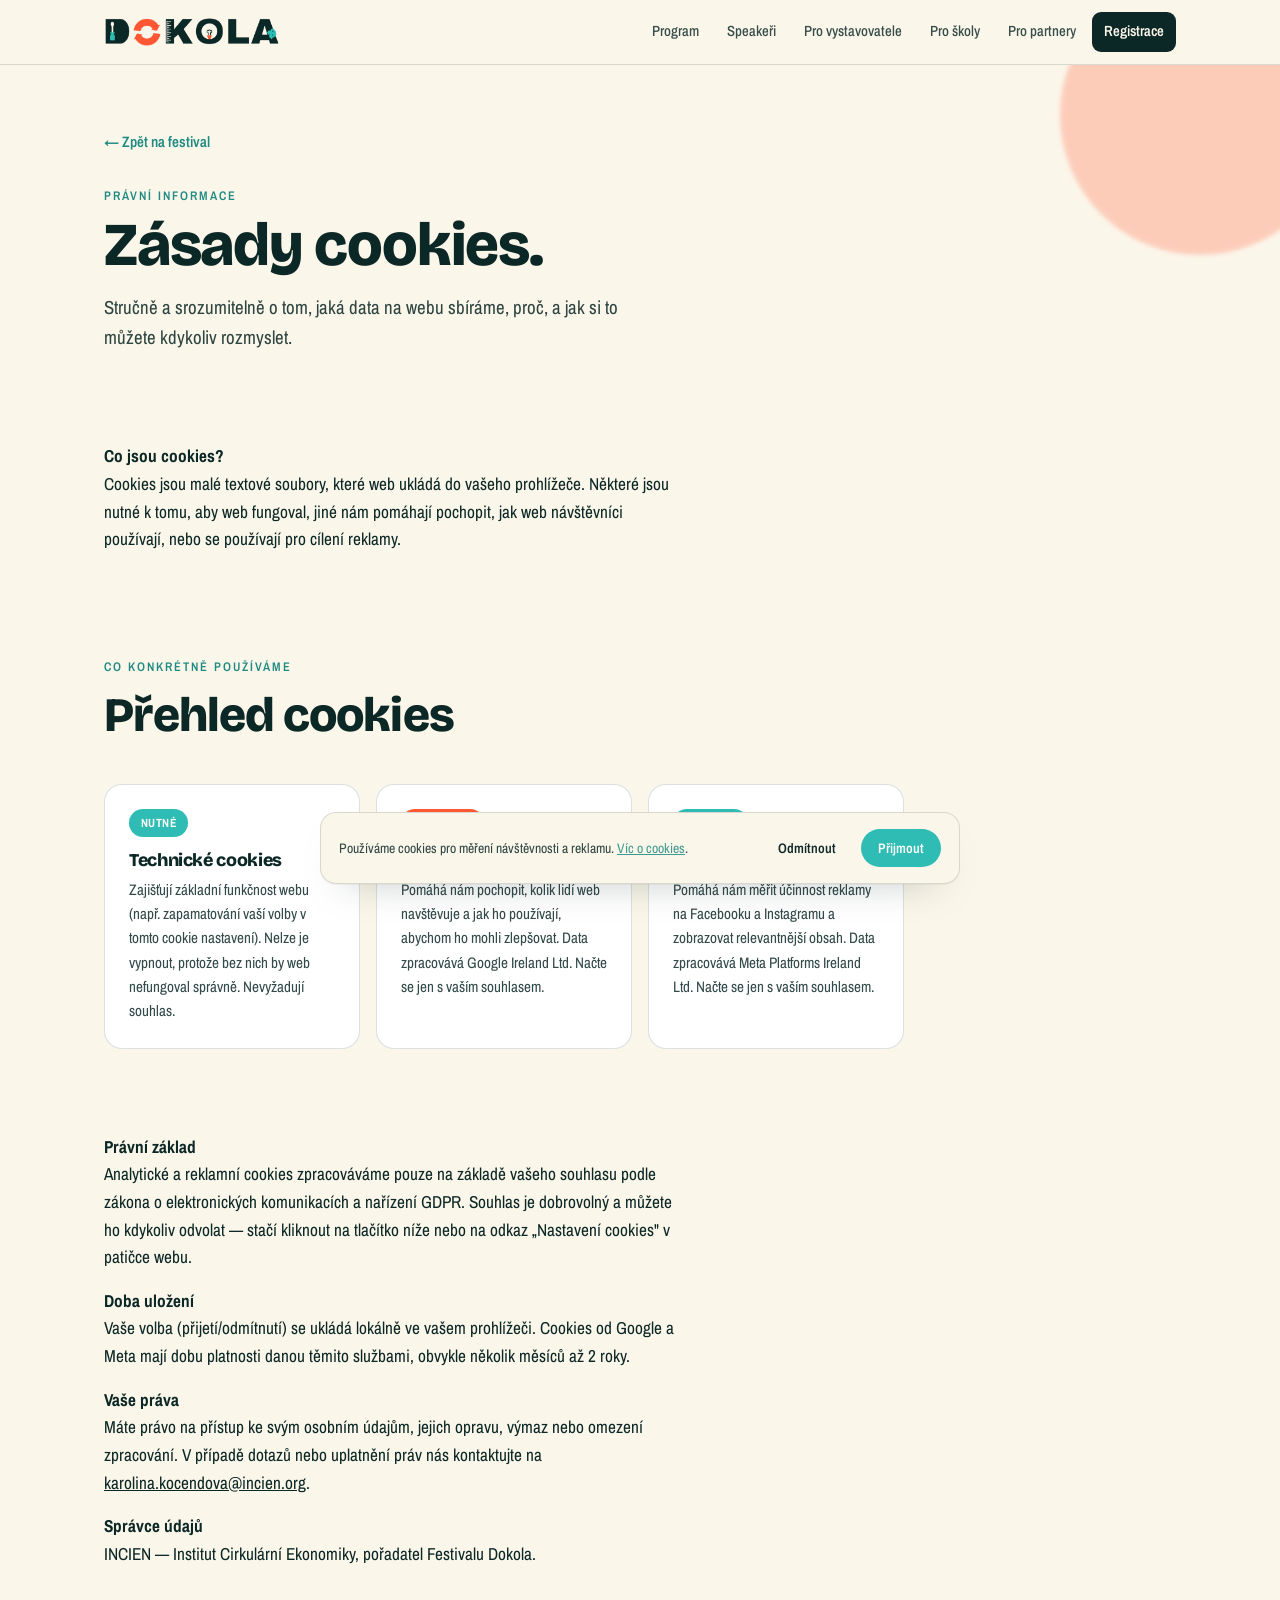
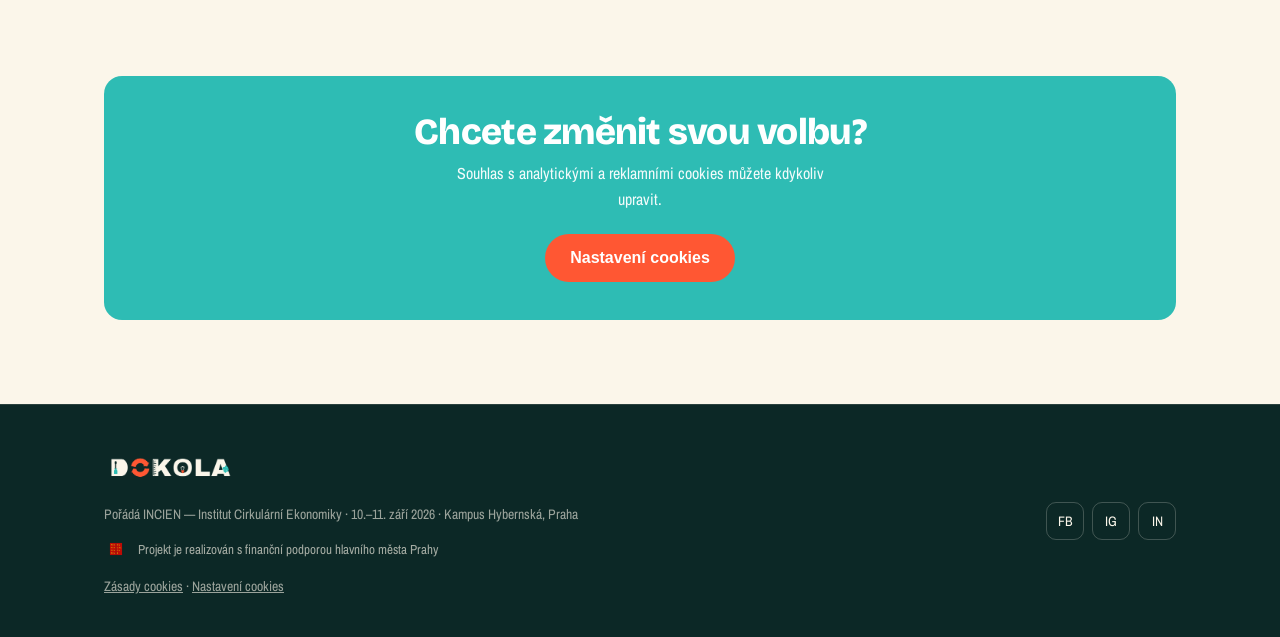
==== cookies.html @ ac168a07 "Add consent-gated analytics, cookies page, favicon and social preview Google Analytics and Meta Pixe" ====
<!DOCTYPE html>
<html lang="cs">
<head>
<meta charset="UTF-8">
<meta name="viewport" content="width=device-width, initial-scale=1.0">
<title>Zásady cookies — Festival Dokola 2026</title>
<meta name="description" content="Jaké cookies Festival Dokola 2026 používá, proč, a jak si nastavit vlastní preference.">
<meta name="robots" content="noindex">
<link rel="icon" type="image/png" href="img/brand/favicon.png">
<link rel="icon" type="image/png" sizes="512x512" href="img/brand/favicon-512.png">
<link rel="apple-touch-icon" href="img/brand/apple-touch-icon.png">
<link rel="preconnect" href="https://fonts.googleapis.com">
<link rel="preconnect" href="https://fonts.gstatic.com" crossorigin>
<link href="https://fonts.googleapis.com/css2?family=Bricolage+Grotesque:opsz,wght@12..96,400;12..96,600;12..96,800&family=Archivo+Narrow:wght@400;500;600;700&display=swap" rel="stylesheet">
<link rel="stylesheet" href="shared.css">
</head>
<body>

<header class="nav">
  <div class="wrap nav-inner">
    <a href="index.html" class="brand"><img src="img/brand/dokola-logo-nav.png" alt="Festival Dokola"></a>
    <button class="burger" aria-label="Menu" id="burger"><span></span><span></span><span></span></button>
    <nav class="nav-links" id="navlinks">
      <a href="index.html#program">Program</a>
      <a href="index.html#speakeri">Speakeři</a>
      <a href="pro-vystavovatele.html">Pro vystavovatele</a>
      <a href="pro-skoly.html">Pro školy</a>
      <a href="pro-partnery.html">Pro partnery</a>
      <a href="index.html#vstupenky" class="cta">Registrace</a>
    </nav>
  </div>
</header>

<section class="sub-hero">
  <div class="wrap">
    <span class="blob o"></span>
    <a href="index.html" class="back">← Zpět na festival</a>
    <span class="eyebrow" style="display:block;margin:14px 0 0">Právní informace</span>
    <h1>Zásady cookies.</h1>
    <p class="lead">Stručně a srozumitelně o tom, jaká data na webu sbíráme, proč, a jak si to můžete kdykoliv rozmyslet.</p>
  </div>
</section>

<section style="padding-top:40px">
  <div class="wrap">
    <div class="prose-block reveal" style="max-width:72ch">
      <p><b>Co jsou cookies?</b><br>Cookies jsou malé textové soubory, které web ukládá do vašeho prohlížeče. Některé jsou nutné k tomu, aby web fungoval, jiné nám pomáhají pochopit, jak web návštěvníci používají, nebo se používají pro cílení reklamy.</p>
    </div>
  </div>
</section>

<section style="padding-top:0">
  <div class="wrap">
    <div class="sec-head reveal">
      <span class="eyebrow">Co konkrétně používáme</span>
      <h2>Přehled cookies</h2>
    </div>
    <div class="steps">
      <div class="step reveal">
        <span class="pill">Nutné</span>
        <h3>Technické cookies</h3>
        <p>Zajišťují základní funkčnost webu (např. zapamatování vaší volby v tomto cookie nastavení). Nelze je vypnout, protože bez nich by web nefungoval správně. Nevyžadují souhlas.</p>
      </div>
      <div class="step alt reveal">
        <span class="pill">Analytika</span>
        <h3>Google Analytics</h3>
        <p>Pomáhá nám pochopit, kolik lidí web navštěvuje a jak ho používají, abychom ho mohli zlepšovat. Data zpracovává Google Ireland Ltd. Načte se jen s vaším souhlasem.</p>
      </div>
      <div class="step reveal">
        <span class="pill">Reklama</span>
        <h3>Meta Pixel</h3>
        <p>Pomáhá nám měřit účinnost reklamy na Facebooku a Instagramu a zobrazovat relevantnější obsah. Data zpracovává Meta Platforms Ireland Ltd. Načte se jen s vaším souhlasem.</p>
      </div>
    </div>
  </div>
</section>

<section style="padding-top:0">
  <div class="wrap">
    <div class="prose-block reveal" style="max-width:72ch">
      <p><b>Právní základ</b><br>Analytické a reklamní cookies zpracováváme pouze na základě vašeho souhlasu podle zákona o elektronických komunikacích a nařízení GDPR. Souhlas je dobrovolný a můžete ho kdykoliv odvolat — stačí kliknout na tlačítko níže nebo na odkaz „Nastavení cookies" v patičce webu.</p>
      <p><b>Doba uložení</b><br>Vaše volba (přijetí/odmítnutí) se ukládá lokálně ve vašem prohlížeči. Cookies od Google a Meta mají dobu platnosti danou těmito službami, obvykle několik měsíců až 2 roky.</p>
      <p><b>Vaše práva</b><br>Máte právo na přístup ke svým osobním údajům, jejich opravu, výmaz nebo omezení zpracování. V případě dotazů nebo uplatnění práv nás kontaktujte na <a href="mailto:karolina.kocendova@incien.org">karolina.kocendova@incien.org</a>.</p>
      <p><b>Správce údajů</b><br>INCIEN — Institut Cirkulární Ekonomiky, pořadatel Festivalu Dokola.</p>
    </div>
  </div>
</section>

<section style="padding-top:0">
  <div class="wrap">
    <div class="cta-band reveal">
      <h2>Chcete změnit svou volbu?</h2>
      <p>Souhlas s analytickými a reklamními cookies můžete kdykoliv upravit.</p>
      <button type="button" class="btn btn-primary cookie-settings-link">Nastavení cookies</button>
    </div>
  </div>
</section>

<footer>
  <div class="wrap foot-inner">
    <div>
      <a href="index.html" class="brand brand-footer"><img src="img/brand/dokola-logo-footer.png" alt="Festival Dokola"></a>
      <p class="foot-note">Pořádá INCIEN — Institut Cirkulární Ekonomiky · 10.–11. září 2026 · Kampus Hybernská, Praha</p>
      <div class="foot-support"><img src="img/partners/praha.png" alt="Hlavní město Praha"><span>Projekt je realizován s finanční podporou hlavního města Prahy</span></div>
      <p class="foot-note"><a href="cookies.html">Zásady cookies</a> · <a href="#" class="cookie-settings-link">Nastavení cookies</a></p>
    </div>
    <div class="socials">
      <a href="https://www.facebook.com/incien.org" target="_blank" rel="noopener">FB</a>
      <a href="https://www.instagram.com/dokola_festival/" target="_blank" rel="noopener">IG</a>
      <a href="https://www.linkedin.com/company/institut-cirkul%C3%A1rn%C3%AD-ekonomiky-z-%C3%BA-/" target="_blank" rel="noopener">IN</a>
    </div>
  </div>
</footer>

<script>
  const b=document.getElementById('burger'),n=document.getElementById('navlinks');
  b.addEventListener('click',()=>n.classList.toggle('open'));
  const io=new IntersectionObserver((es)=>es.forEach(e=>{if(e.isIntersecting){e.target.classList.add('in');io.unobserve(e.target)}}),{threshold:.12});
  document.querySelectorAll('.reveal').forEach(el=>io.observe(el));
</script>
<script src="consent.js" defer></script>
</body>
</html>
---- shared.css ----
:root{
  --cream:#FBF6EA;
  --cream-deep:#F1E9D2;
  --teal:#2EBCB4;
  --teal-deep:#1E8A82;
  --ink:#0C2826;
  --orange:#FF5733;
  --orange-soft:#FF9072;
  --line:rgba(12,40,38,.14);
  --shadow:0 1px 0 rgba(12,40,38,.04), 0 18px 40px -28px rgba(12,40,38,.5);
  --r:18px;
}
*{box-sizing:border-box;margin:0;padding:0}
html{scroll-behavior:smooth;overflow-x:hidden;max-width:100%}
body{
  font-family:"Archivo Narrow",system-ui,sans-serif;
  color:var(--ink);
  background:var(--cream);
  line-height:1.6;
  -webkit-font-smoothing:antialiased;
  overflow-x:hidden;
  max-width:100%;
}
h1,h2,h3,h4,.display{font-family:"Bricolage Grotesque",system-ui,sans-serif;line-height:1.02;letter-spacing:-.02em;font-weight:800}
a{color:inherit}
img{max-width:100%;display:block}
.wrap{max-width:1120px;margin:0 auto;padding:0 24px}
.eyebrow{font-family:"Archivo Narrow";font-weight:600;font-size:.78rem;letter-spacing:.16em;text-transform:uppercase;color:var(--teal-deep)}

/* ---------- NAV ---------- */
header.nav{position:sticky;top:0;z-index:50;background:rgba(251,246,234,.86);backdrop-filter:blur(12px);border-bottom:1px solid var(--line)}
.nav-inner{display:flex;align-items:center;justify-content:space-between;gap:18px;height:64px}
.brand{font-family:"Bricolage Grotesque";font-weight:800;font-size:1.18rem;letter-spacing:-.03em;text-decoration:none;display:flex;align-items:center;gap:9px}
.brand .dot{width:13px;height:13px;border-radius:50%;border:3px solid var(--orange);display:inline-block}
.brand img{height:30px;width:auto;display:block}
.brand-footer img{height:44px;width:auto;display:block}
.nav-links{display:flex;gap:4px;align-items:center}
.nav-links a{text-decoration:none;font-size:.92rem;font-weight:500;padding:8px 12px;border-radius:9px;color:var(--ink);opacity:.82;transition:.18s}
.nav-links a:hover{opacity:1;background:var(--cream-deep)}
.nav-links a.cta{background:var(--ink);color:var(--cream);opacity:1;font-weight:600}
.nav-links a.cta:hover{background:var(--teal-deep)}
.burger{display:none;background:none;border:1px solid var(--line);border-radius:9px;width:42px;height:42px;cursor:pointer;align-items:center;justify-content:center;flex-direction:column;gap:4px}
.burger span{width:18px;height:2px;background:var(--ink);display:block}
@media(max-width:900px){
  .nav-links{position:fixed;inset:64px 0 auto 0;background:var(--cream);flex-direction:column;align-items:stretch;padding:12px 24px 22px;border-bottom:1px solid var(--line);gap:2px;transform:translateY(-130%);transition:.28s;box-shadow:var(--shadow)}
  .nav-links.open{transform:translateY(0)}
  .nav-links a{padding:13px 12px;font-size:1rem}
  .burger{display:flex}
}

/* ---------- HERO ---------- */
.hero{position:relative;padding:74px 0 64px;overflow:hidden}
.hero-grid{display:grid;grid-template-columns:1.15fr .85fr;gap:48px;align-items:center}
.kicker{display:inline-flex;align-items:center;gap:9px;background:var(--cream-deep);border:1px solid var(--line);border-radius:100px;padding:7px 15px;font-weight:600;font-size:.86rem;margin-bottom:22px}
.kicker b{color:var(--teal-deep)}
.hero h1{font-size:clamp(2.9rem,7vw,5.3rem);margin-bottom:18px}
.hero h1 .turn{color:var(--teal);position:relative;white-space:nowrap}
.hero h1 .sub{display:inline-block;font-size:0.44em;font-weight:600;letter-spacing:-.01em;margin-top:10px}
.hero p.lead{font-size:1.18rem;max-width:52ch;opacity:.86;margin-bottom:14px}
.meta-row{display:flex;flex-wrap:wrap;gap:10px 26px;margin:22px 0 30px;font-weight:600}
.meta-row span{display:flex;align-items:center;gap:8px}
.meta-row .ic{color:var(--orange)}
.btns{display:flex;flex-wrap:wrap;gap:12px}
.btn{display:inline-flex;align-items:center;gap:9px;padding:14px 24px;border-radius:100px;font-weight:600;font-size:1rem;text-decoration:none;cursor:pointer;border:1.5px solid transparent;transition:.18s}
.btn-primary{background:var(--orange);color:#fff}
.btn-primary:hover{background:#ED4320;transform:translateY(-1px)}
.btn-ghost{background:transparent;border-color:var(--ink);color:var(--ink)}
.btn-ghost:hover{background:var(--ink);color:var(--cream)}
.btn-soon{background:var(--cream-deep);color:var(--ink);border-color:var(--line);cursor:default}
.btn-soon .tag{font-size:.7rem;background:var(--teal);color:#fff;padding:2px 8px;border-radius:100px;font-weight:700;letter-spacing:.03em}

/* spinning ring signature */
.ring-stage{position:relative;aspect-ratio:1;display:flex;align-items:center;justify-content:center}
.ring{position:absolute;inset:0;animation:spin 38s linear infinite}
@media(prefers-reduced-motion:reduce){.ring{animation:none}}
@keyframes spin{to{transform:rotate(360deg)}}
.ring svg{width:100%;height:100%}
@keyframes orbitA{from{transform:rotate(-35deg)}to{transform:rotate(325deg)}}
@keyframes orbitB{from{transform:rotate(145deg)}to{transform:rotate(-215deg)}}
.ring-orbit{position:absolute;inset:7%;border-radius:50%;pointer-events:none}
.ring-orbit--a{animation:orbitA 38s linear infinite}
.ring-orbit--b{animation:orbitB 55s linear infinite}
.ring-dot{position:absolute;top:0;left:50%;border-radius:50%;transform:translate(-50%,-50%)}
.ring-dot--teal{width:16px;height:16px;background:var(--teal)}
.ring-dot--orange{width:9px;height:9px;background:var(--orange)}
.ring-core{position:relative;width:54%;height:54%;border-radius:50%;background:var(--teal);color:var(--cream);display:flex;flex-direction:column;align-items:center;justify-content:center;text-align:center;padding:18px;box-shadow:0 22px 50px -24px rgba(30,138,130,.8)}
.ring-core .big{font-family:"Bricolage Grotesque";font-weight:800;font-size:clamp(1.5rem,3.6vw,2.2rem);line-height:1;white-space:nowrap}
.ring-core small{font-weight:600;letter-spacing:.06em;opacity:.9;font-size:.82rem;margin-top:6px}
.blob{position:absolute;border-radius:50%;z-index:-1;filter:blur(2px)}
.blob.o{width:240px;height:240px;background:var(--orange-soft);opacity:.5;top:-60px;right:-40px}
.blob.t{width:180px;height:180px;background:var(--teal);opacity:.16;bottom:-30px;left:-30px}
@media(max-width:900px){
  .hero-grid{grid-template-columns:1fr;gap:14px}
  .ring-stage{max-width:340px;margin:6px auto 0}
}

/* ---------- SUPPORT STRIP ---------- */
.support-strip{background:var(--cream-deep);border-top:1px solid var(--line);border-bottom:1px solid var(--line)}
.support-strip .wrap{display:flex;align-items:center;justify-content:center;gap:12px;padding:12px 24px}
.support-strip img{height:52px;width:auto}
.support-strip span{font-size:.88rem;font-weight:600;opacity:.75}
@media(max-width:560px){.support-strip span{font-size:.8rem}}

/* ---------- TAG STRIP ---------- */
.tagstrip{background:var(--ink);color:var(--cream);padding:16px 0;overflow:hidden}
.tagstrip .scroller{display:flex;gap:14px;white-space:nowrap;animation:scrollx 30s linear infinite;width:max-content}
@media(prefers-reduced-motion:reduce){.tagstrip .scroller{animation:none;flex-wrap:wrap;white-space:normal;width:auto;justify-content:center}}
@keyframes scrollx{to{transform:translateX(-50%)}}
.tagstrip b{font-family:"Bricolage Grotesque";font-weight:600;font-size:.95rem;letter-spacing:.04em;opacity:.92;display:inline-flex;align-items:center;gap:14px}
.tagstrip b::after{content:"●";color:var(--orange);font-size:.6rem}

/* ---------- SECTIONS ---------- */
section{padding:84px 0}
.sec-head{max-width:62ch;margin-bottom:44px}
.sec-head h2{font-size:clamp(2rem,4.4vw,3rem);margin:12px 0 16px}
.sec-head p{font-size:1.12rem;opacity:.84}

/* PROČ */
.why{background:var(--cream-deep)}
.why .sec-head{max-width:none}
.why .sec-head h2{max-width:720px}
.why .sec-head p{max-width:100ch}
.why .cols{display:grid;grid-template-columns:1fr 1fr;gap:54px;align-items:center}
.why .myth{background:var(--cream);border:1px solid var(--line);border-radius:var(--r);padding:30px;position:relative}
.why .myth.cross{opacity:.72}
.why .myth h3{font-size:1.25rem;margin-bottom:10px;display:flex;align-items:center;gap:10px}
.why .myth .badge{font-size:.72rem;font-weight:700;letter-spacing:.05em;text-transform:uppercase;padding:4px 10px;border-radius:100px}
.why .myth.cross .badge{background:#e9dcc5;color:#8a7a55}
.why .myth.true .badge{background:var(--teal);color:#fff}
.why .myth.true{border-color:var(--teal);box-shadow:var(--shadow)}
@media(max-width:820px){.why .cols{grid-template-columns:1fr;gap:18px}}

/* CO SE BUDE DÍT */
.grid-acts{display:grid;grid-template-columns:repeat(3,1fr);gap:18px}
.act{background:#fff;border:1px solid var(--line);border-radius:var(--r);padding:26px;transition:.2s;position:relative;overflow:hidden}
.act:hover{transform:translateY(-3px);box-shadow:var(--shadow)}
.act .n{font-family:"Bricolage Grotesque";font-weight:800;font-size:1rem;color:var(--orange)}
.act h3{font-size:1.18rem;margin:12px 0 8px}
.act p{font-size:.96rem;opacity:.82}
.act .corner{position:absolute;width:64px;height:64px;border-radius:50%;background:var(--teal);opacity:.08;top:-22px;right:-22px}
@media(max-width:820px){.grid-acts{grid-template-columns:1fr 1fr}}
@media(max-width:560px){.grid-acts{grid-template-columns:1fr}}

/* PROGRAM */
.program{background:var(--ink);color:var(--cream)}
.program .sec-head h2,.program .eyebrow{color:var(--cream)}
.program .eyebrow{opacity:.7}

.prog-tabs{display:flex;gap:10px;margin-bottom:16px}
.pt{background:rgba(251,246,234,.06);border:1px solid rgba(251,246,234,.16);color:var(--cream);font-family:"Archivo Narrow";font-weight:600;font-size:.98rem;padding:10px 20px;border-radius:100px;cursor:pointer;transition:.18s}
.pt:hover{background:rgba(251,246,234,.12)}
.pt.active{background:var(--teal);border-color:var(--teal);color:#fff}

.prog-filters{display:flex;flex-wrap:wrap;gap:10px;margin-bottom:28px}
.pf{display:inline-flex;align-items:center;gap:8px;border:none;color:#fff;font-family:"Archivo Narrow";font-size:.86rem;font-weight:700;letter-spacing:.01em;padding:10px 18px;border-radius:100px;cursor:pointer;transition:.18s;opacity:.5;transform:translateY(0)}
.pf:hover{opacity:.85}
.pf.active{opacity:1;box-shadow:0 10px 20px -10px rgba(0,0,0,.55);transform:translateY(-1px)}
.pf[data-cat="all"]{background:rgba(251,246,234,.14);color:var(--cream)}

.cat-prednaska{background:var(--orange)}
.cat-workshop{background:var(--teal)}
.cat-dilna{background:#F2B832}
.cat-debata{background:#606BD8}
.cat-vystava{background:#71A13E}
.cat-swap{background:#AA65B3}
.cat-moda{background:#E8568A}
.cat-dalsi{background:#0097B2}

.prog-day{display:flex;flex-direction:column;gap:10px}
.prog-day[hidden]{display:none}
.prog-item{background:rgba(251,246,234,.05);border:1px solid rgba(251,246,234,.14);border-radius:14px;overflow:hidden}
.prog-item summary{list-style:none;cursor:pointer;display:grid;grid-template-columns:84px auto 1fr auto 30px;align-items:center;gap:16px;padding:15px 20px}
.prog-item summary::-webkit-details-marker{display:none}
.pi-time{font-variant-numeric:tabular-nums;font-weight:700;color:var(--orange-soft);font-size:.88rem}
.pi-cat{display:inline-flex;align-items:center;color:#fff;font-family:"Archivo Narrow";font-weight:700;font-size:.72rem;letter-spacing:.03em;text-transform:uppercase;padding:6px 12px;border-radius:100px;white-space:nowrap}
.pi-title{font-weight:600;min-width:0;overflow:hidden;text-overflow:ellipsis;white-space:nowrap}
.pi-title small{font-weight:400;opacity:.7}
.pi-place{background:rgba(251,246,234,.08);border-radius:100px;padding:6px 13px;opacity:.75;font-size:.8rem;white-space:nowrap}
.pi-arrow{width:28px;height:28px;border-radius:50%;background:rgba(251,246,234,.08);display:flex;align-items:center;justify-content:center;font-size:1rem;opacity:.7;transition:.2s;flex:none}
.prog-item[open] .pi-arrow{transform:rotate(45deg);background:var(--teal);opacity:1}
.pi-body{padding:2px 20px 20px 20px;border-top:1px solid rgba(251,246,234,.1);margin-top:2px;padding-top:14px;display:flex;flex-direction:column;gap:10px;align-items:flex-start}
.pi-body p{font-size:.94rem;opacity:.9}
.btn-sm{padding:9px 16px;font-size:.88rem}
.prog-note{margin-top:22px;text-align:center;opacity:.7;font-size:.95rem}
.prog-more{display:flex;align-items:center;justify-content:center;gap:8px;width:100%;margin-top:6px;padding:14px;background:rgba(251,246,234,.06);border:1px dashed rgba(251,246,234,.3);border-radius:14px;color:var(--cream);font-family:"Archivo Narrow";font-weight:600;font-size:.94rem;cursor:pointer;transition:.18s}
.prog-more:hover{background:rgba(251,246,234,.12)}
@media(max-width:760px){
  .prog-item summary{grid-template-columns:1fr 30px;grid-template-areas:"time arrow" "cat cat" "title title" "place place";row-gap:8px}
  .pi-time{grid-area:time}
  .pi-arrow{grid-area:arrow}
  .pi-cat{grid-area:cat;justify-self:start}
  .pi-title{grid-area:title;white-space:normal}
  .pi-place{grid-area:place;justify-self:start}
}

/* SPEAKEŘI */
.spk-grid{display:grid;grid-template-columns:repeat(4,1fr);gap:18px}
.spk{text-align:center}
.spk .ph{aspect-ratio:1;border-radius:var(--r);background:linear-gradient(135deg,var(--cream-deep),#e2d9c2);border:1px solid var(--line);display:flex;align-items:center;justify-content:center;color:var(--teal-deep);font-family:"Bricolage Grotesque";font-weight:800;font-size:2.4rem;margin-bottom:12px;overflow:hidden}
.spk .ph img{width:100%;height:100%;object-fit:cover}
.spk h3{font-size:1.08rem}
.spk p{font-size:.88rem;opacity:.74}
.spk-note{margin-top:30px;padding:18px 22px;background:var(--cream-deep);border:1px dashed var(--teal);border-radius:14px;font-size:.94rem;text-align:center}
@media(max-width:820px){.spk-grid{grid-template-columns:1fr 1fr}}

/* VSTUPENKY */
.tickets{background:var(--cream-deep)}
.tickets .sec-head h2{white-space:nowrap;max-width:none}
@media(max-width:560px){.tickets .sec-head h2{white-space:normal}}
.tk-grid{display:grid;grid-template-columns:repeat(3,1fr);gap:18px;margin-bottom:28px}
.tk{background:#fff;border:1px solid var(--line);border-radius:var(--r);padding:28px;display:flex;flex-direction:column}
.tk.lead{border-color:var(--orange);box-shadow:var(--shadow)}
.tk .price{font-family:"Bricolage Grotesque";font-weight:800;font-size:1.5rem;margin-bottom:4px}
.tk .price small{font-size:.8rem;font-weight:600;opacity:.6;font-family:"Archivo Narrow"}
.tk h3{font-size:1.16rem;margin:6px 0 10px}
.tk p{font-size:.95rem;opacity:.84;flex:1}
.tk .pill{align-self:flex-start;font-size:.72rem;font-weight:700;letter-spacing:.05em;text-transform:uppercase;padding:5px 11px;border-radius:100px;background:var(--cream-deep);margin-bottom:14px}
.tk.lead .pill{background:var(--orange);color:#fff}
.tk.free .pill{background:var(--teal);color:#fff}
.tk.open .pill{background:var(--ink);color:var(--cream)}
.tickets .cta-row{text-align:center;background:#fff;border:1px solid var(--line);border-radius:var(--r);padding:30px}
.tickets .cta-row h3{font-size:1.3rem;margin-bottom:8px}
.tickets .cta-row p{opacity:.82;margin-bottom:18px;max-width:52ch;margin-inline:auto}
@media(max-width:820px){.tk-grid{grid-template-columns:1fr}}

/* PRO KOHO */
.audience{display:grid;grid-template-columns:repeat(3,1fr);gap:18px}
.aud{display:block;text-decoration:none;background:#fff;border:1px solid var(--line);border-radius:var(--r);padding:30px;transition:.2s;position:relative;overflow:hidden}
.aud:hover{transform:translateY(-3px);box-shadow:var(--shadow);border-color:var(--teal)}
.aud .ic{width:48px;height:48px;border-radius:13px;display:flex;align-items:center;justify-content:center;font-size:1.4rem;margin-bottom:16px;background:var(--cream-deep)}
.aud h3{font-size:1.3rem;margin-bottom:8px}
.aud p{font-size:.96rem;opacity:.82;margin-bottom:16px}
.aud .go{font-weight:600;color:var(--teal-deep);display:inline-flex;align-items:center;gap:7px}
.aud:hover .go{gap:11px}
@media(max-width:820px){.audience{grid-template-columns:1fr}}

/* PARTNEŘI / ORGANIZÁTOŘI */
.logos{display:grid;grid-template-columns:repeat(4,1fr);gap:14px}
.logo-ph{aspect-ratio:16/9;min-width:0;border-radius:13px;background:#fff;border:1px dashed var(--line);display:flex;align-items:center;justify-content:center;color:#b6ac95;font-size:.8rem;font-weight:600;text-align:center;padding:10px}
.logo-real{aspect-ratio:16/9;min-width:0;border-radius:13px;background:#fff;border:1px solid var(--line);display:flex;align-items:center;justify-content:center;padding:20px}
.logo-real--lg{padding:10px}
.logo-real img{max-width:100%;max-height:100%;object-fit:contain}
@media(max-width:820px){.logos{grid-template-columns:repeat(2,1fr)}}

.org{background:var(--cream-deep)}
.org-lead{display:flex;gap:24px;align-items:center;background:#fff;border:1px solid var(--line);border-radius:var(--r);padding:28px}
.org-lead .mark{flex:0 0 auto;width:120px;display:flex;align-items:center;justify-content:center}
.org-lead .mark img{width:100%;height:auto;display:block}
.org-lead h3{font-size:1.3rem;margin-bottom:4px}
.org-lead p{opacity:.84;font-size:.98rem}
@media(max-width:820px){.org-lead{flex-direction:column;text-align:center}}

/* MÍSTO + KONTAKT */
.venue-grid{display:grid;grid-template-columns:1fr 1fr;gap:22px}
.venue-card{background:#fff;border:1px solid var(--line);border-radius:var(--r);padding:30px}
.venue-card h3{font-size:1.3rem;margin-bottom:10px}
.venue-card p{opacity:.84;margin-bottom:8px}
.venue-card a.maplink{font-weight:600;color:var(--teal-deep);text-decoration:underline}
.contact-card{background:var(--ink);color:var(--cream)}
.contact-card .eyebrow{color:var(--orange-soft)}
.contact-card h3{margin:8px 0 14px}
.contact-line{display:flex;align-items:center;gap:11px;margin-bottom:10px;font-size:1.02rem}
.contact-line a{color:var(--cream);text-decoration:none;border-bottom:1px solid rgba(251,246,234,.4)}
@media(max-width:760px){.venue-grid{grid-template-columns:1fr}}

/* FOOTER */
footer{background:var(--ink);color:var(--cream);padding:40px 0;border-top:1px solid rgba(251,246,234,.12)}
.foot-inner{display:flex;flex-wrap:wrap;gap:18px;justify-content:space-between;align-items:center}
.foot-inner .socials{display:flex;gap:8px}
.foot-inner .socials a{width:38px;height:38px;border-radius:10px;border:1px solid rgba(251,246,234,.22);display:flex;align-items:center;justify-content:center;text-decoration:none;font-size:.86rem;transition:.18s}
.foot-inner .socials a:hover{background:rgba(251,246,234,.1)}
.foot-note{opacity:.6;font-size:.86rem;margin-top:14px}
.foot-support{display:flex;align-items:center;gap:10px;margin-top:12px;opacity:.85}
.foot-support img{height:24px;width:auto}
.foot-support span{font-size:.82rem;opacity:.75}

/* helpers */
.reveal{opacity:0;transform:translateY(18px);transition:.7s cubic-bezier(.2,.7,.2,1)}
.reveal.in{opacity:1;transform:none}

/* ===== SUBPAGE STYLES ===== */
.sub-hero{padding:64px 0 50px;position:relative;overflow:hidden}
.sub-hero .blob.o{width:280px;height:280px;top:-90px;right:-60px;opacity:.4}
.sub-hero .back{display:inline-flex;align-items:center;gap:7px;text-decoration:none;font-weight:600;color:var(--teal-deep);margin-bottom:18px;font-size:.94rem}
.sub-hero .back:hover{gap:11px}
.sub-hero h1{font-size:clamp(2.4rem,5.5vw,3.8rem);margin:8px 0 16px;max-width:18ch}
.sub-hero .lead{font-size:1.18rem;max-width:60ch;opacity:.86}
.sub-hero .when{display:inline-flex;gap:8px;align-items:center;background:var(--cream-deep);border:1px solid var(--line);border-radius:100px;padding:7px 15px;font-weight:600;font-size:.88rem;margin-bottom:6px}
.sub-hero .when b{color:var(--teal-deep)}
.prose-block{max-width:68ch;font-size:1.08rem;opacity:.9}
.prose-block p{margin-bottom:16px}
.steps{display:grid;grid-template-columns:repeat(4,1fr);gap:16px;margin-top:8px}
.step{background:#fff;border:1px solid var(--line);border-radius:var(--r);padding:24px;position:relative;overflow:hidden}
.step .pill{display:inline-block;font-size:.74rem;font-weight:700;letter-spacing:.04em;text-transform:uppercase;padding:5px 12px;border-radius:100px;background:var(--teal);color:#fff;margin-bottom:14px}
.step.alt .pill{background:var(--orange)}
.step h3{font-size:1.12rem;margin-bottom:8px}
.step p{font-size:.95rem;opacity:.84}
.step .free{margin-top:14px;font-size:.84rem;font-weight:600;color:var(--teal-deep)}
.step .paid{margin-top:14px;font-size:.84rem;font-weight:600;color:var(--orange)}
@media(max-width:900px){.steps{grid-template-columns:1fr 1fr}}
@media(max-width:520px){.steps{grid-template-columns:1fr}}
.price-banner{display:flex;flex-wrap:wrap;gap:16px;align-items:center;justify-content:space-between;background:var(--ink);color:var(--cream);border-radius:var(--r);padding:26px 30px;margin-top:28px}
.price-banner .amt{font-family:"Bricolage Grotesque";font-weight:800;font-size:1.8rem}
.price-banner p{opacity:.82;font-size:.95rem;max-width:46ch}
.cta-band{background:var(--teal);color:#fff;border-radius:var(--r);padding:38px;text-align:center;margin-top:8px}
.cta-band h2{font-size:clamp(1.6rem,3.5vw,2.3rem);margin-bottom:10px;color:#fff}
.cta-band p{opacity:.94;max-width:54ch;margin:0 auto 22px}
.cta-band .btn-white{background:#fff;color:var(--ink)}
.cta-band .btn-white:hover{background:var(--cream)}
.cta-band .btn-soon-dark{background:rgba(255,255,255,.16);color:#fff;border-color:rgba(255,255,255,.3)}
.cta-band .btn-soon-dark .tag{background:var(--orange)}
.contact-mini{display:flex;flex-wrap:wrap;gap:8px 24px;justify-content:center;margin-top:18px;font-weight:600}
.contact-mini a{color:#fff;text-decoration:none;border-bottom:1px solid rgba(255,255,255,.45)}
.checklist{display:grid;grid-template-columns:1fr 1fr;gap:14px;margin-top:8px}
.checklist .ci{display:flex;gap:12px;background:#fff;border:1px solid var(--line);border-radius:14px;padding:18px 20px}
.checklist .ci .ck{flex:0 0 auto;width:26px;height:26px;border-radius:50%;background:var(--teal);color:#fff;display:flex;align-items:center;justify-content:center;font-size:.85rem;font-weight:700}
.checklist .ci h4{font-size:1.02rem;margin-bottom:3px;font-family:"Bricolage Grotesque";font-weight:600}
.checklist .ci p{font-size:.92rem;opacity:.82}
@media(max-width:680px){.checklist{grid-template-columns:1fr}}

/* ---------- COOKIE BANNER ---------- */
#cookie-banner{position:fixed;left:16px;right:16px;bottom:16px;z-index:200;max-width:640px;margin:0 auto;background:var(--cream);border:1px solid var(--line);border-radius:16px;box-shadow:var(--shadow);padding:16px 18px;opacity:0;transform:translateY(12px);transition:.25s}
#cookie-banner.open{opacity:1;transform:translateY(0)}
.cb-inner{display:flex;flex-wrap:wrap;gap:12px;align-items:center;justify-content:space-between}
.cb-inner p{font-size:.86rem;opacity:.85;flex:1;min-width:200px;margin:0}
.cb-inner a{color:var(--teal-deep);text-decoration:underline}
.cb-btns{display:flex;gap:8px;flex:none}
.cb-btns button{font-family:"Archivo Narrow";font-weight:600;font-size:.86rem;padding:9px 16px;border-radius:100px;cursor:pointer;border:1.5px solid transparent;transition:.18s}
.cb-reject{background:transparent;border-color:var(--ink);color:var(--ink)}
.cb-reject:hover{background:var(--ink);color:var(--cream)}
.cb-accept{background:var(--teal);color:#fff}
.cb-accept:hover{background:var(--teal-deep)}
@media(max-width:480px){#cookie-banner{left:10px;right:10px;bottom:10px;padding:14px}.cb-inner{flex-direction:column;align-items:stretch}.cb-btns{width:100%}.cb-btns button{flex:1}}

.cookie-settings-link{cursor:pointer}
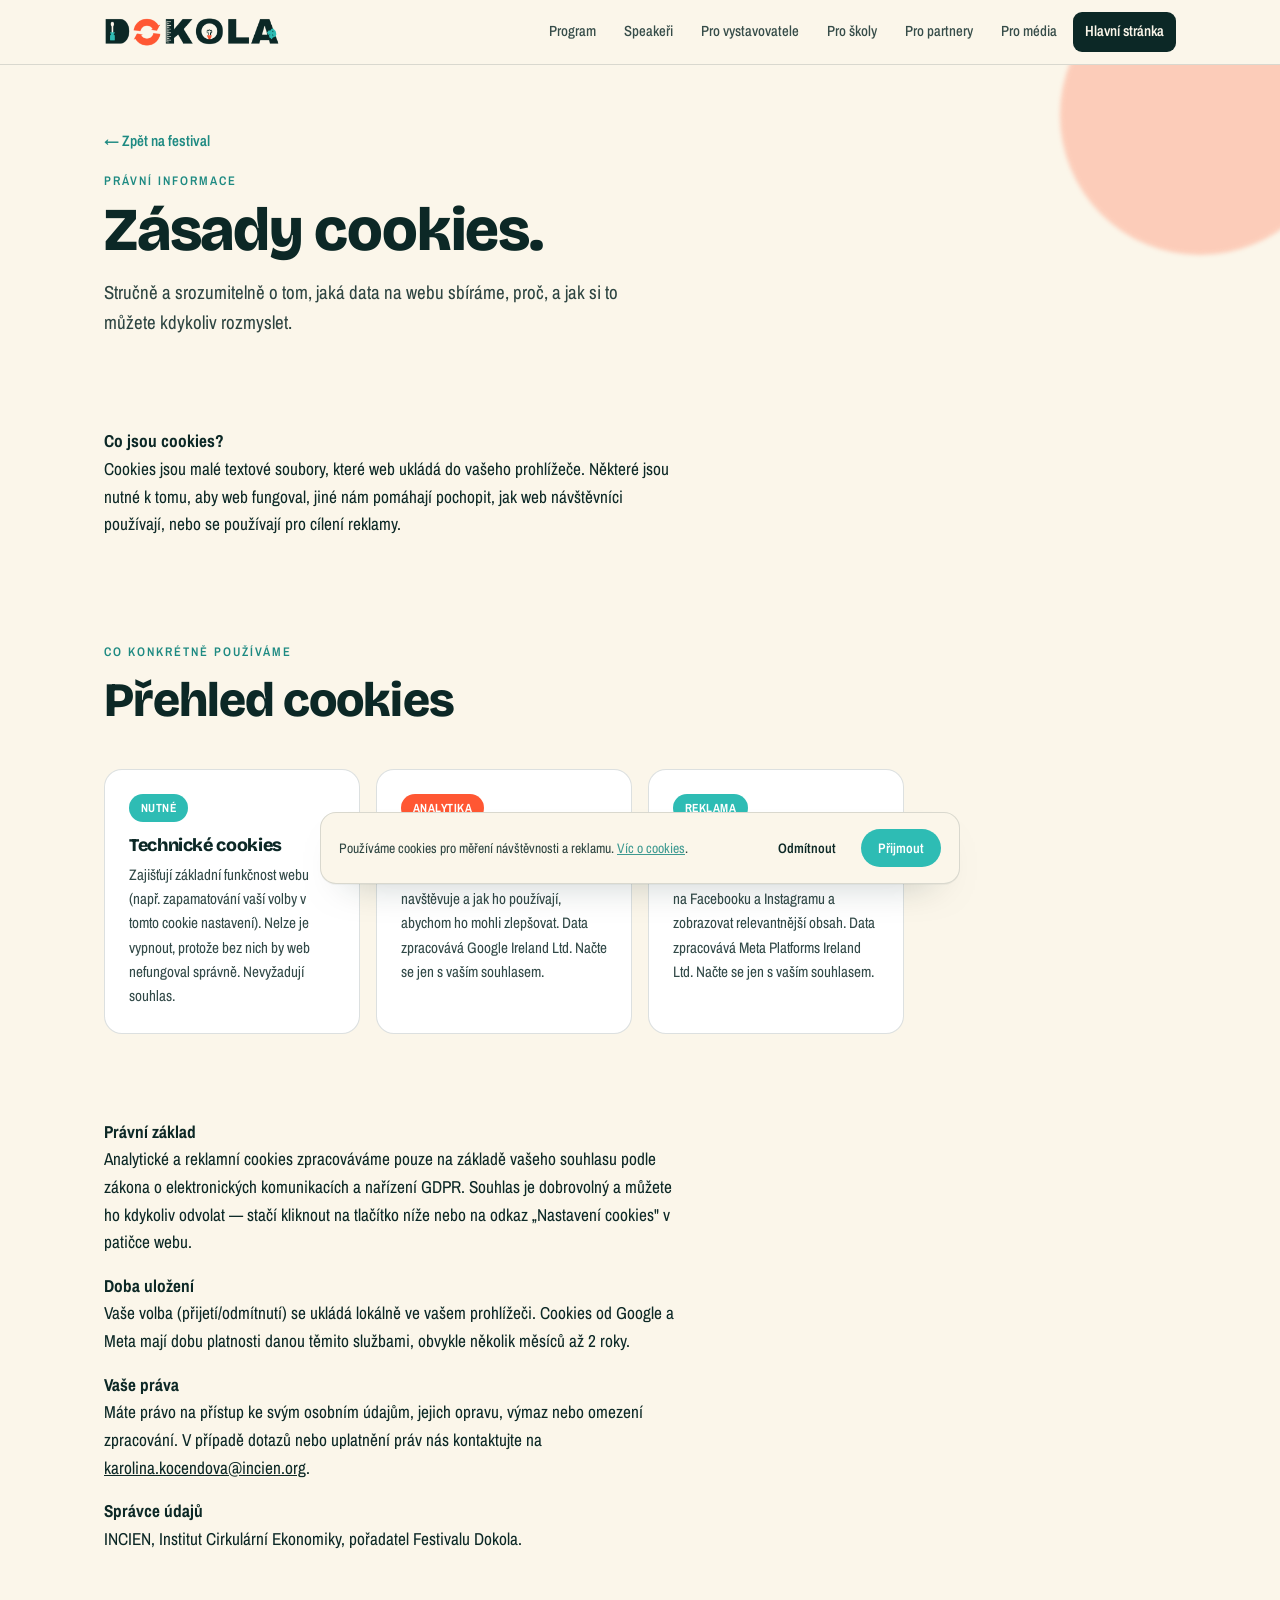
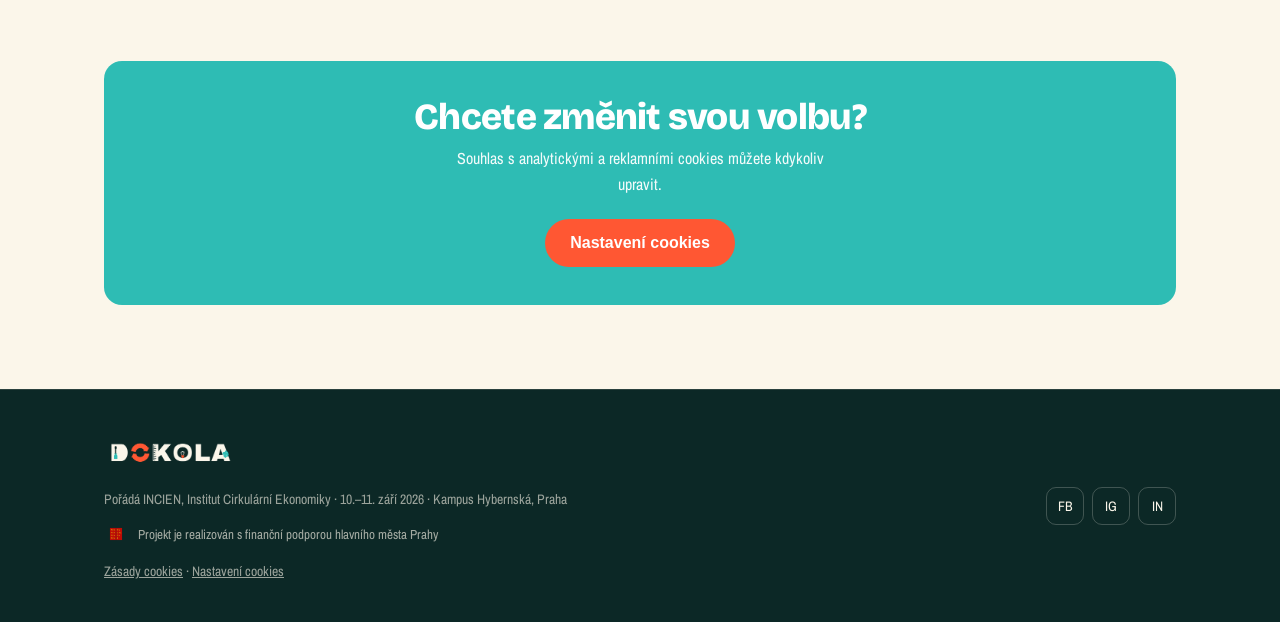
==== commit f6cf331d: "Relaunch homepage in post-event recap mode with archive and press pages Homepage now thanks visitors" ====
--- a/cookies.html
+++ b/cookies.html
@@ -3,7 +3,7 @@
 <head>
 <meta charset="UTF-8">
 <meta name="viewport" content="width=device-width, initial-scale=1.0">
-<title>Zásady cookies — Festival Dokola 2026</title>
+<title>Zásady cookies: Festival Dokola 2026</title>
 <meta name="description" content="Jaké cookies Festival Dokola 2026 používá, proč, a jak si nastavit vlastní preference.">
 <meta name="robots" content="noindex">
 <link rel="icon" type="image/png" href="img/brand/favicon.png">
@@ -21,12 +21,13 @@
     <a href="index.html" class="brand"><img src="img/brand/dokola-logo-nav.png" alt="Festival Dokola"></a>
     <button class="burger" aria-label="Menu" id="burger"><span></span><span></span><span></span></button>
     <nav class="nav-links" id="navlinks">
-      <a href="index.html#program">Program</a>
-      <a href="index.html#speakeri">Speakeři</a>
+      <a href="prvni-rocnik-2026.html#program">Program</a>
+      <a href="prvni-rocnik-2026.html#speakeri">Speakeři</a>
       <a href="pro-vystavovatele.html">Pro vystavovatele</a>
       <a href="pro-skoly.html">Pro školy</a>
       <a href="pro-partnery.html">Pro partnery</a>
-      <a href="index.html#vstupenky" class="cta">Registrace</a>
+      <a href="pro-media.html">Pro média</a>
+      <a href="index.html" class="cta">Hlavní stránka</a>
     </nav>
   </div>
 </header>
@@ -81,7 +82,7 @@
       <p><b>Právní základ</b><br>Analytické a reklamní cookies zpracováváme pouze na základě vašeho souhlasu podle zákona o elektronických komunikacích a nařízení GDPR. Souhlas je dobrovolný a můžete ho kdykoliv odvolat — stačí kliknout na tlačítko níže nebo na odkaz „Nastavení cookies" v patičce webu.</p>
       <p><b>Doba uložení</b><br>Vaše volba (přijetí/odmítnutí) se ukládá lokálně ve vašem prohlížeči. Cookies od Google a Meta mají dobu platnosti danou těmito službami, obvykle několik měsíců až 2 roky.</p>
       <p><b>Vaše práva</b><br>Máte právo na přístup ke svým osobním údajům, jejich opravu, výmaz nebo omezení zpracování. V případě dotazů nebo uplatnění práv nás kontaktujte na <a href="mailto:karolina.kocendova@incien.org">karolina.kocendova@incien.org</a>.</p>
-      <p><b>Správce údajů</b><br>INCIEN — Institut Cirkulární Ekonomiky, pořadatel Festivalu Dokola.</p>
+      <p><b>Správce údajů</b><br>INCIEN, Institut Cirkulární Ekonomiky, pořadatel Festivalu Dokola.</p>
     </div>
   </div>
 </section>
@@ -100,7 +101,7 @@
   <div class="wrap foot-inner">
     <div>
       <a href="index.html" class="brand brand-footer"><img src="img/brand/dokola-logo-footer.png" alt="Festival Dokola"></a>
-      <p class="foot-note">Pořádá INCIEN — Institut Cirkulární Ekonomiky · 10.–11. září 2026 · Kampus Hybernská, Praha</p>
+      <p class="foot-note">Pořádá INCIEN, Institut Cirkulární Ekonomiky · 10.–11. září 2026 · Kampus Hybernská, Praha</p>
       <div class="foot-support"><img src="img/partners/praha.png" alt="Hlavní město Praha"><span>Projekt je realizován s finanční podporou hlavního města Prahy</span></div>
       <p class="foot-note"><a href="cookies.html">Zásady cookies</a> · <a href="#" class="cookie-settings-link">Nastavení cookies</a></p>
     </div>
--- a/shared.css
+++ b/shared.css
@@ -55,7 +55,7 @@
 .kicker b{color:var(--teal-deep)}
 .hero h1{font-size:clamp(2.9rem,7vw,5.3rem);margin-bottom:18px}
 .hero h1 .turn{color:var(--teal);position:relative;white-space:nowrap}
-.hero h1 .sub{display:inline-block;font-size:0.44em;font-weight:600;letter-spacing:-.01em;margin-top:10px}
+.hero h1 .sub{display:block;font-size:0.44em;font-weight:600;letter-spacing:-.01em;margin-top:4px}
 .hero p.lead{font-size:1.18rem;max-width:52ch;opacity:.86;margin-bottom:14px}
 .meta-row{display:flex;flex-wrap:wrap;gap:10px 26px;margin:22px 0 30px;font-weight:600}
 .meta-row span{display:flex;align-items:center;gap:8px}
@@ -118,6 +118,7 @@
 /* PROČ */
 .why{background:var(--cream-deep)}
 .why .sec-head{max-width:none}
+#vystavovatele .sec-head{max-width:80ch}
 .why .sec-head h2{max-width:720px}
 .why .sec-head p{max-width:100ch}
 .why .cols{display:grid;grid-template-columns:1fr 1fr;gap:54px;align-items:center}
@@ -207,6 +208,11 @@
 .tickets{background:var(--cream-deep)}
 .tickets .sec-head h2{white-space:nowrap;max-width:none}
 @media(max-width:560px){.tickets .sec-head h2{white-space:normal}}
+
+#speakeri .sec-head h2{white-space:nowrap;max-width:none}
+@media(max-width:560px){#speakeri .sec-head h2{white-space:normal}}
+.nowrap-lead{white-space:nowrap;max-width:none}
+@media(max-width:760px){.nowrap-lead{white-space:normal}}
 .tk-grid{display:grid;grid-template-columns:repeat(3,1fr);gap:18px;margin-bottom:28px}
 .tk{background:#fff;border:1px solid var(--line);border-radius:var(--r);padding:28px;display:flex;flex-direction:column}
 .tk.lead{border-color:var(--orange);box-shadow:var(--shadow)}
@@ -281,11 +287,11 @@
 /* ===== SUBPAGE STYLES ===== */
 .sub-hero{padding:64px 0 50px;position:relative;overflow:hidden}
 .sub-hero .blob.o{width:280px;height:280px;top:-90px;right:-60px;opacity:.4}
-.sub-hero .back{display:inline-flex;align-items:center;gap:7px;text-decoration:none;font-weight:600;color:var(--teal-deep);margin-bottom:18px;font-size:.94rem}
+.sub-hero .back{display:flex;align-items:center;gap:7px;text-decoration:none;font-weight:600;color:var(--teal-deep);margin-bottom:18px;font-size:.94rem}
 .sub-hero .back:hover{gap:11px}
 .sub-hero h1{font-size:clamp(2.4rem,5.5vw,3.8rem);margin:8px 0 16px;max-width:18ch}
 .sub-hero .lead{font-size:1.18rem;max-width:60ch;opacity:.86}
-.sub-hero .when{display:inline-flex;gap:8px;align-items:center;background:var(--cream-deep);border:1px solid var(--line);border-radius:100px;padding:7px 15px;font-weight:600;font-size:.88rem;margin-bottom:6px}
+.sub-hero .when{display:inline-flex;gap:8px;align-items:center;background:var(--cream-deep);border:1px solid var(--line);border-radius:100px;padding:7px 15px;font-weight:600;font-size:.88rem;margin-bottom:6px;width:fit-content}
 .sub-hero .when b{color:var(--teal-deep)}
 .prose-block{max-width:68ch;font-size:1.08rem;opacity:.9}
 .prose-block p{margin-bottom:16px}
@@ -333,3 +339,127 @@
 @media(max-width:480px){#cookie-banner{left:10px;right:10px;bottom:10px;padding:14px}.cb-inner{flex-direction:column;align-items:stretch}.cb-btns{width:100%}.cb-btns button{flex:1}}
 
 .cookie-settings-link{cursor:pointer}
+
+/* ---------- WHO / NAJDI SI TO SVOJE (cílovky) ---------- */
+.who{background:var(--cream);overflow:hidden;padding-bottom:36px}
+#co-se-bude-dit{padding-top:36px}
+.who-grid{display:grid;grid-template-columns:repeat(4,1fr);gap:26px;padding-top:12px}
+.who-card{position:relative;padding:30px 24px 26px;color:#fff;border-radius:38px 14px 38px 14px;transition:transform .25s,box-shadow .25s;box-shadow:0 14px 30px -18px rgba(12,40,38,.35)}
+.who-grid .who-card:nth-child(odd){transform:rotate(-1.6deg)}
+.who-grid .who-card:nth-child(even){transform:rotate(1.6deg)}
+.who-card:hover{transform:rotate(0) translateY(-6px);box-shadow:0 26px 44px -20px rgba(12,40,38,.45)}
+.who-icon{width:54px;height:54px;border-radius:50%;background:rgba(255,255,255,.2);border:2px solid rgba(255,255,255,.55);display:flex;align-items:center;justify-content:center;font-size:1.55rem;margin-bottom:18px}
+.who-card h3{font-size:1.22rem;margin-bottom:8px;color:#fff}
+.who-card p.desc{font-size:.94rem;opacity:.92;margin-bottom:16px;color:#fff}
+.who-tags{display:flex;flex-wrap:wrap;gap:6px}
+.who-tags span{font-size:.76rem;font-weight:600;padding:5px 11px;border-radius:100px;background:rgba(255,255,255,.2);color:#fff}
+
+.who-card.c-kids{background:#71A13E}
+.who-card.c-learn{background:var(--orange)}
+.who-card.c-make{background:var(--teal)}
+.who-card.c-vibe{background:#E8568A}
+
+@media(max-width:900px){.who-grid{grid-template-columns:1fr 1fr}}
+
+/* mobil: carousel místo stacku, karty se slajdují a přichytávají na střed */
+@media(max-width:560px){
+  .who-grid{
+    display:flex;
+    grid-template-columns:none;
+    overflow-x:auto;
+    scroll-snap-type:x mandatory;
+    gap:14px;
+    margin:0 -20px;
+    padding:4px 20px 10px;
+    -webkit-overflow-scrolling:touch;
+    scrollbar-width:none;
+  }
+  .who-grid::-webkit-scrollbar{display:none}
+  .who-grid .who-card{
+    flex:0 0 84%;
+    scroll-snap-align:center;
+    transform:none!important;
+  }
+}
+.who-dots{display:none;justify-content:center;gap:8px;margin-top:16px}
+.who-dots span{width:7px;height:7px;border-radius:50%;background:var(--line);transition:.2s}
+.who-dots span.active{background:var(--ink);transform:scale(1.4)}
+@media(max-width:560px){.who-dots{display:flex}}
+
+/* ---------- RECAP HERO (post-event homepage) ---------- */
+.recap-hero{padding-top:64px}
+.recap-badge{display:inline-flex;align-items:center;gap:8px;background:#fff;border:1px solid var(--line);border-radius:100px;padding:8px 16px;font-size:.86rem;font-weight:600;margin-bottom:22px}
+.recap-badge b{color:var(--teal-deep)}
+.recap-stats{display:grid;grid-template-columns:repeat(4,1fr);gap:10px;margin:28px 0 8px}
+.recap-stat{background:#fff;border:1px solid var(--line);border-radius:16px;padding:14px 12px}
+.recap-stat .n{font-family:"Bricolage Grotesque";font-weight:800;font-size:1.7rem;color:var(--teal-deep);line-height:1}
+.recap-stat .l{font-size:.78rem;opacity:.75;margin-top:4px}
+@media(max-width:520px){.recap-stats{grid-template-columns:repeat(2,1fr)}}
+
+/* ---------- KLÍČOVÁ ZJIŠTĚNÍ (foto + posuvník citací) ---------- */
+.findings-layout{display:grid;grid-template-columns:1fr 1.1fr;gap:44px;align-items:center}
+.findings-photo{display:block;width:100%;height:360px;object-fit:cover;border-radius:var(--r);box-shadow:var(--shadow)}
+.findings-col{min-width:0}
+.findings-scroll{display:flex;overflow-x:auto;scroll-snap-type:x mandatory;-webkit-overflow-scrolling:touch;scrollbar-width:none}
+.findings-scroll::-webkit-scrollbar{display:none}
+.finding-slide{flex:0 0 100%;scroll-snap-align:center;box-sizing:border-box;padding-right:8px}
+.finding-slide .fq{font-family:"Bricolage Grotesque";font-size:3rem;color:var(--orange-soft);line-height:1;margin-bottom:10px}
+.finding-slide p{font-family:"Bricolage Grotesque";font-weight:600;font-size:1.55rem;line-height:1.4}
+@media(max-width:680px){.finding-slide p{font-size:1.25rem}}
+.findings-controls{display:flex;align-items:center;gap:14px;margin-top:24px}
+.findings-arrow{flex:0 0 auto;width:42px;height:42px;border-radius:50%;background:#fff;border:1px solid var(--line);box-shadow:var(--shadow);cursor:pointer;display:flex;align-items:center;justify-content:center;font-size:1.05rem;color:var(--ink);transition:.15s}
+.findings-arrow:hover{background:var(--teal);color:#fff;border-color:var(--teal)}
+.findings-dots{display:flex;gap:8px}
+.findings-dots span{width:7px;height:7px;border-radius:50%;background:var(--line);transition:.2s}
+.findings-dots span.active{background:var(--ink);transform:scale(1.4)}
+@media(max-width:820px){.findings-layout{grid-template-columns:1fr}.findings-photo{height:260px}}
+.booklet-card{display:flex;align-items:center;gap:18px;flex-wrap:wrap;background:#fff;border:1px solid var(--line);border-radius:var(--r);padding:22px 26px;max-width:680px;margin:36px auto 0}
+.booklet-pill{flex:0 0 auto;font-size:.76rem;font-weight:700;letter-spacing:.03em;text-transform:uppercase;padding:7px 14px;border-radius:100px;background:var(--teal);color:#fff}
+.booklet-card p{margin:0;font-size:.95rem;opacity:.85}
+
+/* ---------- FOTO GALERIE ---------- */
+.gallery-wrap{position:relative}
+.gallery-scroll{display:flex;gap:14px;overflow-x:auto;scroll-snap-type:x mandatory;padding:4px 4px 18px;-webkit-overflow-scrolling:touch;scrollbar-width:none}
+.gallery-scroll::-webkit-scrollbar{display:none}
+.gallery-scroll img{flex:0 0 auto;height:240px;width:auto;max-width:80vw;border-radius:14px;object-fit:cover;scroll-snap-align:center;box-shadow:var(--shadow)}
+@media(max-width:560px){.gallery-scroll img{height:220px}}
+.gallery-arrow{position:absolute;top:calc(50% - 14px);width:44px;height:44px;border-radius:50%;background:#fff;border:1px solid var(--line);box-shadow:var(--shadow);cursor:pointer;display:flex;align-items:center;justify-content:center;font-size:1.1rem;z-index:2;color:var(--ink);transition:.15s}
+.gallery-arrow:hover{background:var(--teal);color:#fff;border-color:var(--teal)}
+.gallery-arrow.prev{left:-8px}
+.gallery-arrow.next{right:-8px}
+@media(max-width:760px){.gallery-arrow{display:none}}
+.gallery-more{text-align:center;margin-top:8px}
+
+/* ---------- VYSTAVOVATELÉ (dlaždice + popup) ---------- */
+.exh-grid{display:grid;grid-template-columns:repeat(4,1fr);gap:12px}
+.exh-tile{background:#fff;border:1px solid var(--line);border-radius:14px;padding:16px 18px;cursor:pointer;transition:.15s;text-align:left;font:inherit;width:100%}
+.exh-tile:hover{border-color:var(--teal);transform:translateY(-2px);box-shadow:var(--shadow)}
+.exh-tile b{display:block;font-family:"Bricolage Grotesque";font-weight:700;font-size:.98rem;line-height:1.25}
+.exh-tile span{display:block;font-size:.82rem;opacity:.65;margin-top:3px}
+@media(max-width:900px){.exh-grid{grid-template-columns:1fr 1fr}}
+@media(max-width:520px){.exh-grid{grid-template-columns:1fr}}
+
+.exh-overlay{position:fixed;inset:0;background:rgba(12,40,38,.6);z-index:300;display:none;align-items:center;justify-content:center;padding:20px}
+.exh-overlay.open{display:flex}
+.exh-modal{background:var(--cream);border-radius:22px;max-width:560px;width:100%;max-height:85vh;overflow-y:auto;padding:34px 30px;position:relative}
+.exh-modal-close{position:absolute;top:14px;right:14px;width:36px;height:36px;border-radius:50%;background:#fff;border:1px solid var(--line);cursor:pointer;font-size:1.1rem;line-height:1;display:flex;align-items:center;justify-content:center}
+.exh-modal img{width:100%;border-radius:14px;margin-bottom:18px;display:block}
+.exh-modal h3{font-size:1.4rem;margin-bottom:2px}
+.exh-modal .exh-product{opacity:.7;font-size:.92rem;margin-bottom:16px;font-weight:600;color:var(--teal-deep)}
+.exh-modal p{font-size:.96rem}
+
+/* ---------- NAPSALI O NÁS ---------- */
+.press-grid{display:grid;grid-template-columns:repeat(3,1fr);gap:14px}
+.press-item{display:flex;gap:14px;align-items:flex-start;background:#fff;border:1px solid var(--line);border-radius:14px;padding:18px 20px;text-decoration:none;transition:.15s}
+.press-item:hover{border-color:var(--teal);transform:translateY(-2px)}
+.press-logo{flex:0 0 auto;width:40px;height:40px;border-radius:10px;object-fit:contain;background:#fff;border:1px solid var(--line);padding:5px}
+.press-item .src{font-size:.78rem;font-weight:700;text-transform:uppercase;letter-spacing:.03em;color:var(--teal-deep);margin-bottom:6px}
+.press-item .ttl{font-size:.96rem;font-weight:600;color:var(--ink);line-height:1.3}
+@media(max-width:820px){.press-grid{grid-template-columns:1fr 1fr}}
+@media(max-width:520px){.press-grid{grid-template-columns:1fr}}
+
+/* ---------- SPEAKEŘI TEASER (posuvník) ---------- */
+.spk-scroll{display:flex;gap:18px;overflow-x:auto;scroll-snap-type:x mandatory;padding:4px 4px 18px;-webkit-overflow-scrolling:touch;scrollbar-width:none}
+.spk-scroll::-webkit-scrollbar{display:none}
+.spk-scroll .spk{flex:0 0 180px;scroll-snap-align:center}
+@media(max-width:560px){.spk-scroll .spk{flex:0 0 150px}}
